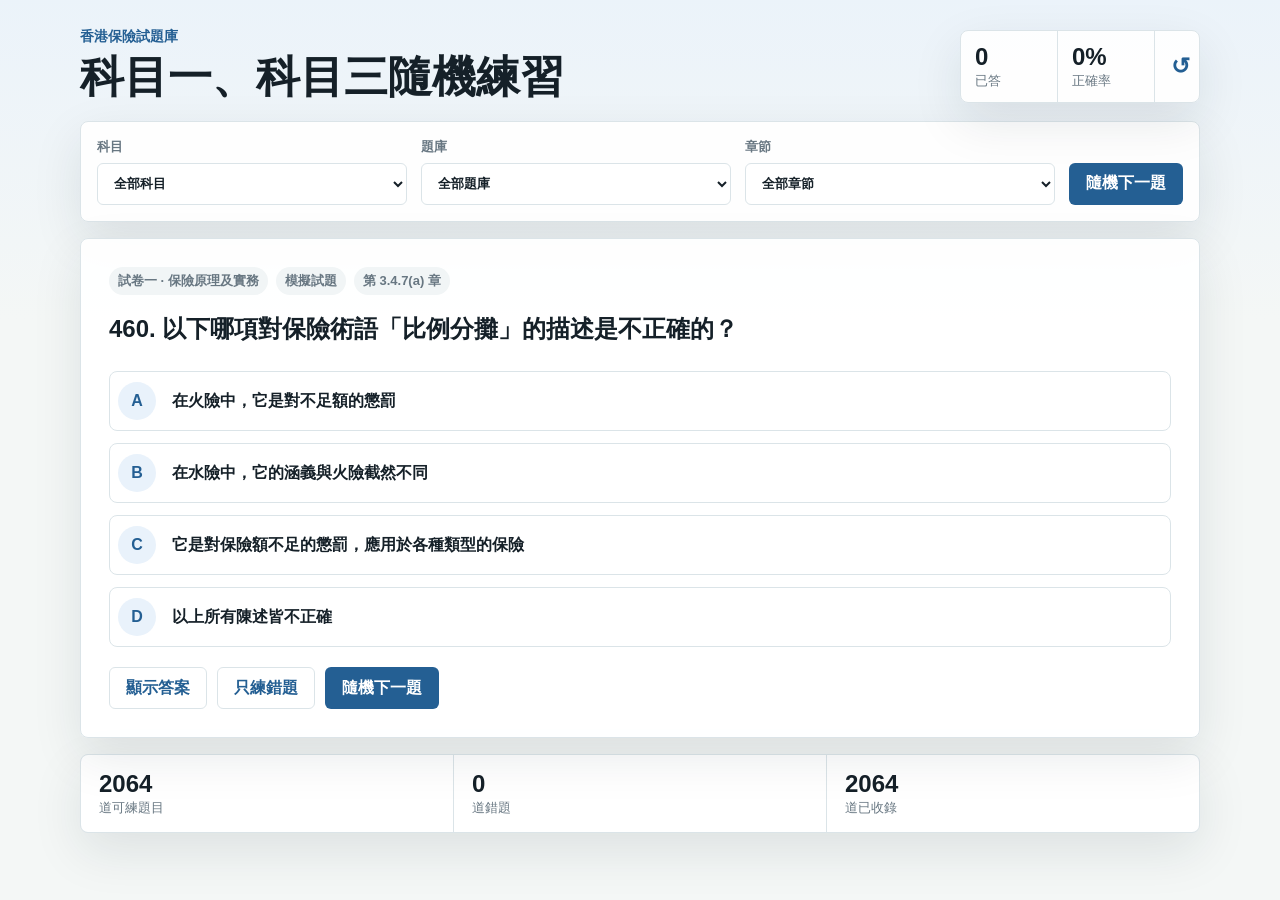
==== index.html @ 47530928 "Add insurance question bank web app" ====
<!doctype html>
<html lang="zh-Hant">
  <head>
    <meta charset="utf-8" />
    <meta name="viewport" content="width=device-width, initial-scale=1" />
    <title>香港保險試題庫</title>
    <link rel="stylesheet" href="styles.css?v=20260616-8" />
  </head>
  <body>
    <main class="app-shell">
      <section class="topbar">
        <div>
          <p class="eyebrow">香港保險試題庫</p>
          <h1>科目一、科目三隨機練習</h1>
        </div>
        <div class="stats" aria-label="練習統計">
          <div>
            <span id="answeredCount">0</span>
            <small>已答</small>
          </div>
          <div>
            <span id="accuracyRate">0%</span>
            <small>正確率</small>
          </div>
          <button id="resetStats" type="button" class="icon-button" title="重置統計" aria-label="重置統計">
            ↺
          </button>
        </div>
      </section>

      <section class="controls" aria-label="篩選題目">
        <label>
          科目
          <select id="paperFilter"></select>
        </label>
        <label>
          題庫
          <select id="sourceFilter"></select>
        </label>
        <label>
          章節
          <select id="chapterFilter"></select>
        </label>
        <button id="nextQuestion" type="button">隨機下一題</button>
      </section>

      <section class="question-panel">
        <div class="swipe-hint" aria-hidden="true">左滑下一題，右滑上一題</div>
        <div class="swipe-zone" aria-hidden="true"></div>
        <div class="question-meta">
          <span id="questionSubject">載入中</span>
          <span id="questionSource"></span>
          <span id="questionChapter"></span>
        </div>

        <h2 id="questionText">正在準備題目...</h2>

        <div id="options" class="options" aria-label="答案選項"></div>

        <div id="result" class="result" hidden></div>

        <div class="actions">
          <button id="showAnswer" type="button" class="secondary">顯示答案</button>
          <button id="retryWrong" type="button" class="secondary">只練錯題</button>
          <button id="nextQuestionBottom" type="button">隨機下一題</button>
        </div>
      </section>

      <section class="review-panel">
        <div>
          <strong id="availableCount">0</strong>
          <span>道可練題目</span>
        </div>
        <div>
          <strong id="wrongCount">0</strong>
          <span>道錯題</span>
        </div>
        <div>
          <strong id="totalCount">0</strong>
          <span>道已收錄</span>
        </div>
      </section>
    </main>

    <script src="data/questions.js?v=20260616-8"></script>
    <script src="app.js?v=20260616-8"></script>
  </body>
</html>
---- styles.css ----
:root {
  color-scheme: light;
  --ink: #152028;
  --muted: #687782;
  --line: #dbe4e8;
  --panel: #ffffff;
  --bg: #f4f7f6;
  --green: #17795a;
  --green-soft: #e7f5ef;
  --red: #b83131;
  --red-soft: #fdecec;
  --blue: #245f93;
  --blue-soft: #e9f2fb;
  --shadow: 0 18px 50px rgba(22, 38, 50, 0.1);
}

* {
  box-sizing: border-box;
}

body {
  margin: 0;
  min-height: 100vh;
  color: var(--ink);
  background:
    linear-gradient(180deg, rgba(233, 242, 251, 0.8), rgba(244, 247, 246, 0) 320px),
    var(--bg);
  font-family:
    "Noto Sans TC", "Microsoft JhengHei", "PingFang TC", "Segoe UI", Arial, sans-serif;
}

button,
select {
  font: inherit;
}

.app-shell {
  width: min(1120px, calc(100% - 32px));
  margin: 0 auto;
  padding: 28px 0 40px;
}

.topbar {
  display: flex;
  align-items: end;
  justify-content: space-between;
  gap: 20px;
  margin-bottom: 18px;
}

.eyebrow {
  margin: 0 0 6px;
  color: var(--blue);
  font-size: 14px;
  font-weight: 700;
}

h1,
h2 {
  margin: 0;
  letter-spacing: 0;
}

h1 {
  font-size: clamp(28px, 4vw, 44px);
  line-height: 1.15;
}

h2 {
  font-size: 24px;
  line-height: 1.5;
}

.stats,
.review-panel,
.controls,
.question-panel {
  border: 1px solid var(--line);
  background: rgba(255, 255, 255, 0.92);
  box-shadow: var(--shadow);
}

.stats {
  display: grid;
  grid-template-columns: repeat(2, minmax(72px, 1fr)) 44px;
  align-items: center;
  min-width: 240px;
  border-radius: 8px;
  overflow: hidden;
}

.stats div {
  padding: 12px 14px;
  border-right: 1px solid var(--line);
}

.stats span,
.review-panel strong {
  display: block;
  font-size: 24px;
  font-weight: 800;
}

.stats small,
.review-panel span {
  color: var(--muted);
  font-size: 13px;
}

.icon-button {
  width: 44px;
  height: 100%;
  min-height: 58px;
  border: 0;
  background: transparent;
  color: var(--blue);
  cursor: pointer;
  font-size: 23px;
}

.controls {
  display: grid;
  grid-template-columns: repeat(3, minmax(0, 1fr)) auto;
  gap: 14px;
  align-items: end;
  padding: 16px;
  border-radius: 8px;
  margin-bottom: 16px;
}

label {
  display: grid;
  gap: 7px;
  color: var(--muted);
  font-size: 13px;
  font-weight: 700;
}

select {
  width: 100%;
  height: 42px;
  border: 1px solid var(--line);
  border-radius: 6px;
  padding: 0 12px;
  color: var(--ink);
  background: #fff;
}

button {
  min-height: 42px;
  border: 1px solid transparent;
  border-radius: 6px;
  padding: 0 16px;
  background: var(--blue);
  color: #fff;
  cursor: pointer;
  font-weight: 750;
}

button:hover {
  filter: brightness(0.97);
}

button:disabled {
  cursor: not-allowed;
  opacity: 0.55;
}

.secondary {
  color: var(--blue);
  background: #fff;
  border-color: var(--line);
}

.question-panel {
  position: relative;
  border-radius: 8px;
  padding: 28px;
  overscroll-behavior: contain;
  touch-action: pan-y pinch-zoom;
  user-select: none;
  will-change: transform, opacity;
}

.question-panel.slide-next {
  animation: slideInFromRight 420ms cubic-bezier(0.22, 0.8, 0.2, 1);
}

.question-panel.slide-previous {
  animation: slideInFromLeft 420ms cubic-bezier(0.22, 0.8, 0.2, 1);
}

.swipe-hint {
  display: none;
}

.swipe-zone {
  display: none;
}

.question-meta {
  display: flex;
  flex-wrap: wrap;
  gap: 8px;
  margin-bottom: 16px;
}

.question-meta span {
  padding: 5px 9px;
  border-radius: 999px;
  color: var(--muted);
  background: #f1f5f6;
  font-size: 13px;
  font-weight: 700;
}

.options {
  display: grid;
  gap: 12px;
  margin-top: 24px;
}

.option {
  display: grid;
  grid-template-columns: 42px 1fr;
  align-items: center;
  gap: 12px;
  width: 100%;
  min-height: 58px;
  border: 1px solid var(--line);
  border-radius: 8px;
  padding: 10px 14px 10px 8px;
  color: var(--ink);
  background: #fff;
  text-align: left;
  font-weight: 600;
}

.option .letter {
  display: grid;
  place-items: center;
  width: 38px;
  height: 38px;
  border-radius: 50%;
  color: var(--blue);
  background: var(--blue-soft);
  font-weight: 900;
}

.option.correct {
  border-color: rgba(23, 121, 90, 0.35);
  background: var(--green-soft);
}

.option.correct .letter {
  color: #fff;
  background: var(--green);
}

.option.wrong {
  border-color: rgba(184, 49, 49, 0.35);
  background: var(--red-soft);
}

.option.wrong .letter {
  color: #fff;
  background: var(--red);
}

.result {
  margin-top: 20px;
  border-left: 4px solid var(--green);
  border-radius: 6px;
  padding: 14px 16px;
  background: #f8fbfa;
  line-height: 1.7;
}

.result.is-wrong {
  border-left-color: var(--red);
}

.result strong {
  display: block;
  margin-bottom: 6px;
}

.actions {
  display: flex;
  flex-wrap: wrap;
  gap: 10px;
  margin-top: 20px;
}

.actions button {
  flex: 0 1 auto;
}

.review-panel {
  display: grid;
  grid-template-columns: repeat(3, 1fr);
  gap: 1px;
  overflow: hidden;
  border-radius: 8px;
  margin-top: 16px;
  background: var(--line);
}

.review-panel div {
  padding: 15px 18px;
  background: #fff;
}

@keyframes slideInFromRight {
  0% {
    opacity: 0;
    transform: translateX(72px) scale(0.985);
  }
  55% {
    opacity: 1;
  }
  100% {
    opacity: 1;
    transform: translateX(0) scale(1);
  }
}

@keyframes slideInFromLeft {
  0% {
    opacity: 0;
    transform: translateX(-72px) scale(0.985);
  }
  55% {
    opacity: 1;
  }
  100% {
    opacity: 1;
    transform: translateX(0) scale(1);
  }
}

@media (prefers-reduced-motion: reduce) {
  .question-panel.slide-next,
  .question-panel.slide-previous {
    animation-duration: 1ms;
  }
}

/* legacy keyframe names kept above for the card transition */
@keyframes oldSlideInFromRight {
  from {
    opacity: 0.2;
    transform: translateX(34px);
  }
  to {
    opacity: 1;
    transform: translateX(0);
  }
}

@keyframes oldSlideInFromLeft {
  from {
    opacity: 0.2;
    transform: translateX(-34px);
  }
  to {
    opacity: 1;
    transform: translateX(0);
  }
}

@media (max-width: 760px) {
  .app-shell {
    width: min(100% - 20px, 1120px);
    padding-top: 18px;
  }

  .topbar,
  .controls {
    grid-template-columns: 1fr;
    display: grid;
  }

  .stats {
    width: 100%;
  }

  .question-panel {
    padding: 20px;
  }

  .swipe-hint {
    display: block;
    margin: -2px 0 12px;
    color: var(--muted);
    font-size: 13px;
    font-weight: 700;
    text-align: right;
  }

  .swipe-zone {
    display: block;
    position: absolute;
    inset: 0 0 auto;
    height: min(42%, 260px);
    z-index: 1;
    background: transparent;
    pointer-events: none;
    touch-action: pan-y pinch-zoom;
  }

  .question-meta,
  .question-panel h2 {
    position: relative;
    z-index: 2;
  }

  h2 {
    font-size: 20px;
  }

  .review-panel {
    grid-template-columns: 1fr;
  }

  .actions {
    display: grid;
    grid-template-columns: 1fr;
  }
}
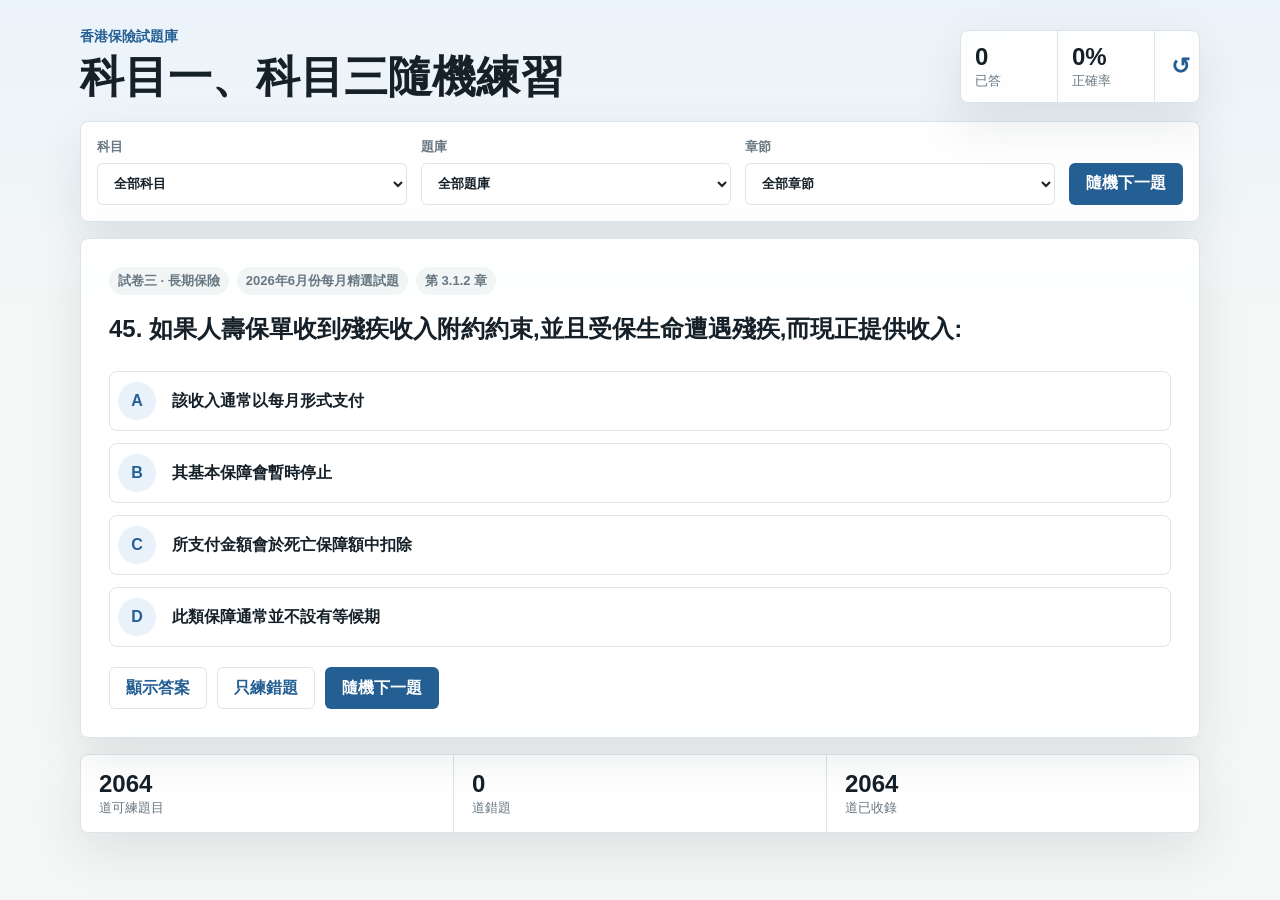
==== commit bbafef54: "Prevent repeated swipe questions" ====
--- a/index.html
+++ b/index.html
@@ -4,7 +4,7 @@
     <meta charset="utf-8" />
     <meta name="viewport" content="width=device-width, initial-scale=1" />
     <title>香港保險試題庫</title>
-    <link rel="stylesheet" href="styles.css?v=20260616-8" />
+    <link rel="stylesheet" href="styles.css?v=20260622-9" />
   </head>
   <body>
     <main class="app-shell">
@@ -82,7 +82,7 @@
       </section>
     </main>
 
-    <script src="data/questions.js?v=20260616-8"></script>
-    <script src="app.js?v=20260616-8"></script>
+    <script src="data/questions.js?v=20260622-9"></script>
+    <script src="app.js?v=20260622-9"></script>
   </body>
 </html>
--- a/styles.css
+++ b/styles.css
@@ -280,6 +280,11 @@
   border-left-color: var(--red);
 }
 
+.result.is-notice {
+  border-left-color: var(--blue);
+  background: var(--blue-soft);
+}
+
 .result strong {
   display: block;
   margin-bottom: 6px;
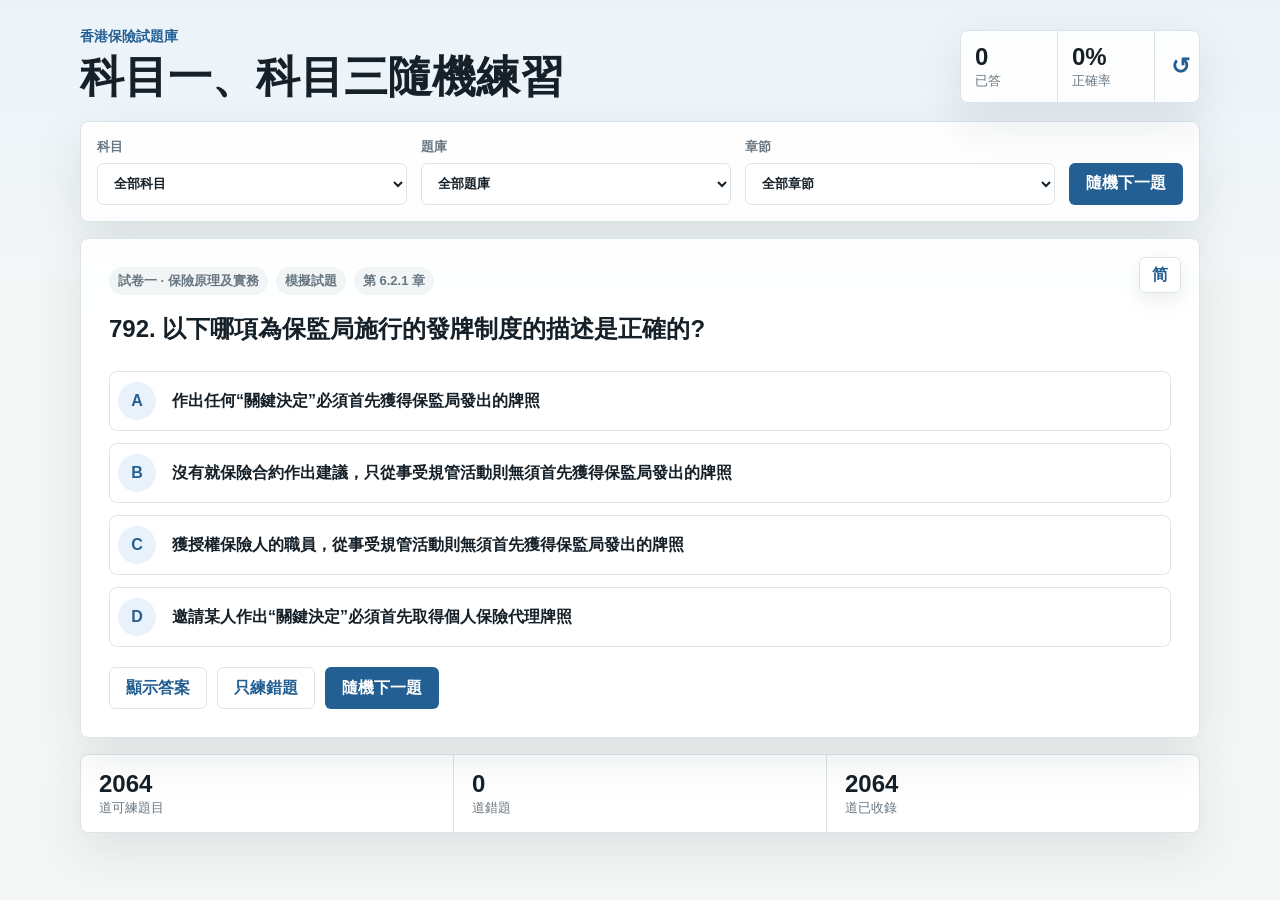
==== commit 9bc81fa3: "Add simplified question toggle" ====
--- a/index.html
+++ b/index.html
@@ -45,6 +45,7 @@
       </section>
 
       <section class="question-panel">
+        <button id="languageToggle" class="language-toggle" type="button" aria-label="切換簡繁">简</button>
         <div class="swipe-hint" aria-hidden="true">左滑下一題，右滑上一題</div>
         <div class="swipe-zone" aria-hidden="true"></div>
         <div class="question-meta">
@@ -82,7 +83,8 @@
       </section>
     </main>
 
-    <script src="data/questions.js?v=20260622-9"></script>
-    <script src="app.js?v=20260622-9"></script>
+    <script src="data/questions.js?v=20260622-10"></script>
+    <script src="data/questions-simplified.js?v=20260622-10"></script>
+    <script src="app.js?v=20260622-10"></script>
   </body>
 </html>
--- a/styles.css
+++ b/styles.css
@@ -198,6 +198,24 @@
   display: none;
 }
 
+.language-toggle {
+  position: absolute;
+  top: 18px;
+  right: 18px;
+  z-index: 4;
+  min-width: 42px;
+  min-height: 36px;
+  padding: 0 10px;
+  border-color: var(--line);
+  color: var(--blue);
+  background: #fff;
+  box-shadow: 0 8px 20px rgba(22, 38, 50, 0.08);
+}
+
+.language-toggle:disabled {
+  display: none;
+}
+
 .question-meta {
   display: flex;
   flex-wrap: wrap;
@@ -396,7 +414,7 @@
 
   .swipe-hint {
     display: block;
-    margin: -2px 0 12px;
+    margin: -2px 54px 12px 0;
     color: var(--muted);
     font-size: 13px;
     font-weight: 700;
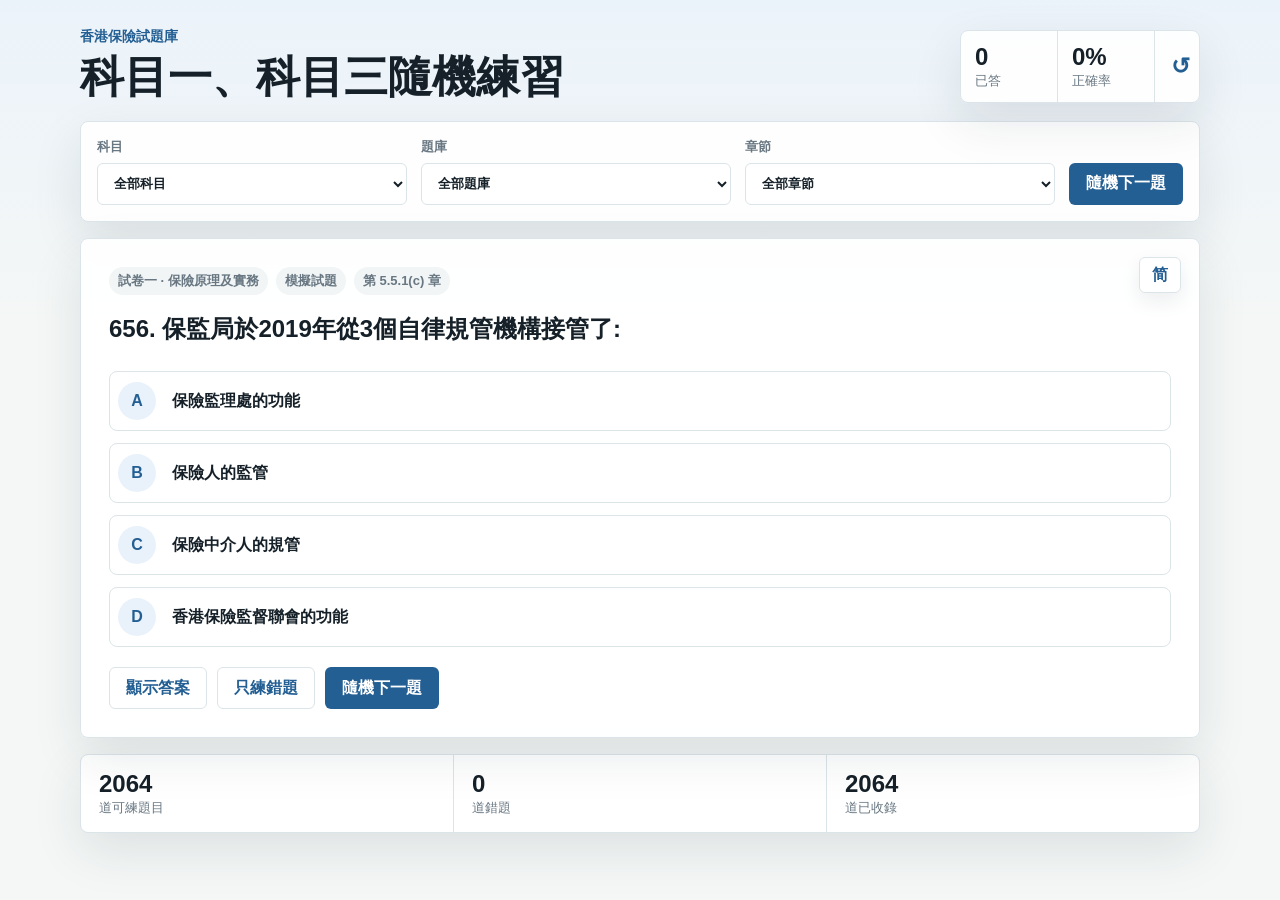
==== commit 278e396b: "Persist selected question filters" ====
--- a/index.html
+++ b/index.html
@@ -83,8 +83,8 @@
       </section>
     </main>
 
-    <script src="data/questions.js?v=20260622-10"></script>
-    <script src="data/questions-simplified.js?v=20260622-10"></script>
-    <script src="app.js?v=20260622-10"></script>
+    <script src="data/questions.js?v=20260702-11"></script>
+    <script src="data/questions-simplified.js?v=20260702-11"></script>
+    <script src="app.js?v=20260702-11"></script>
   </body>
 </html>
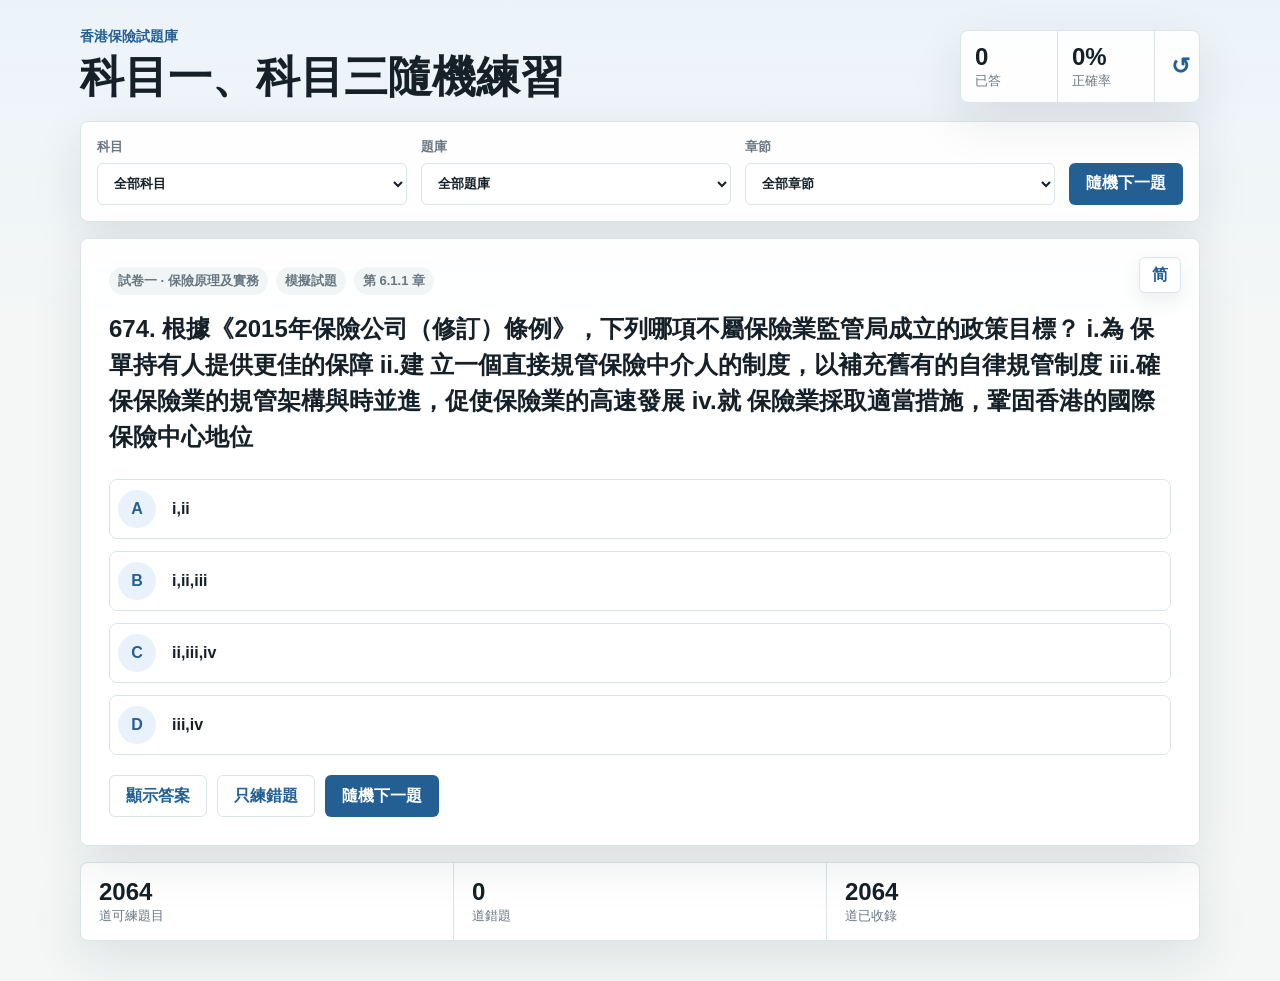
==== commit be8885c4: "Persist filters in URL as fallback" ====
--- a/index.html
+++ b/index.html
@@ -83,8 +83,8 @@
       </section>
     </main>
 
-    <script src="data/questions.js?v=20260702-11"></script>
-    <script src="data/questions-simplified.js?v=20260702-11"></script>
-    <script src="app.js?v=20260702-11"></script>
+    <script src="data/questions.js?v=20260702-12"></script>
+    <script src="data/questions-simplified.js?v=20260702-12"></script>
+    <script src="app.js?v=20260702-12"></script>
   </body>
 </html>
